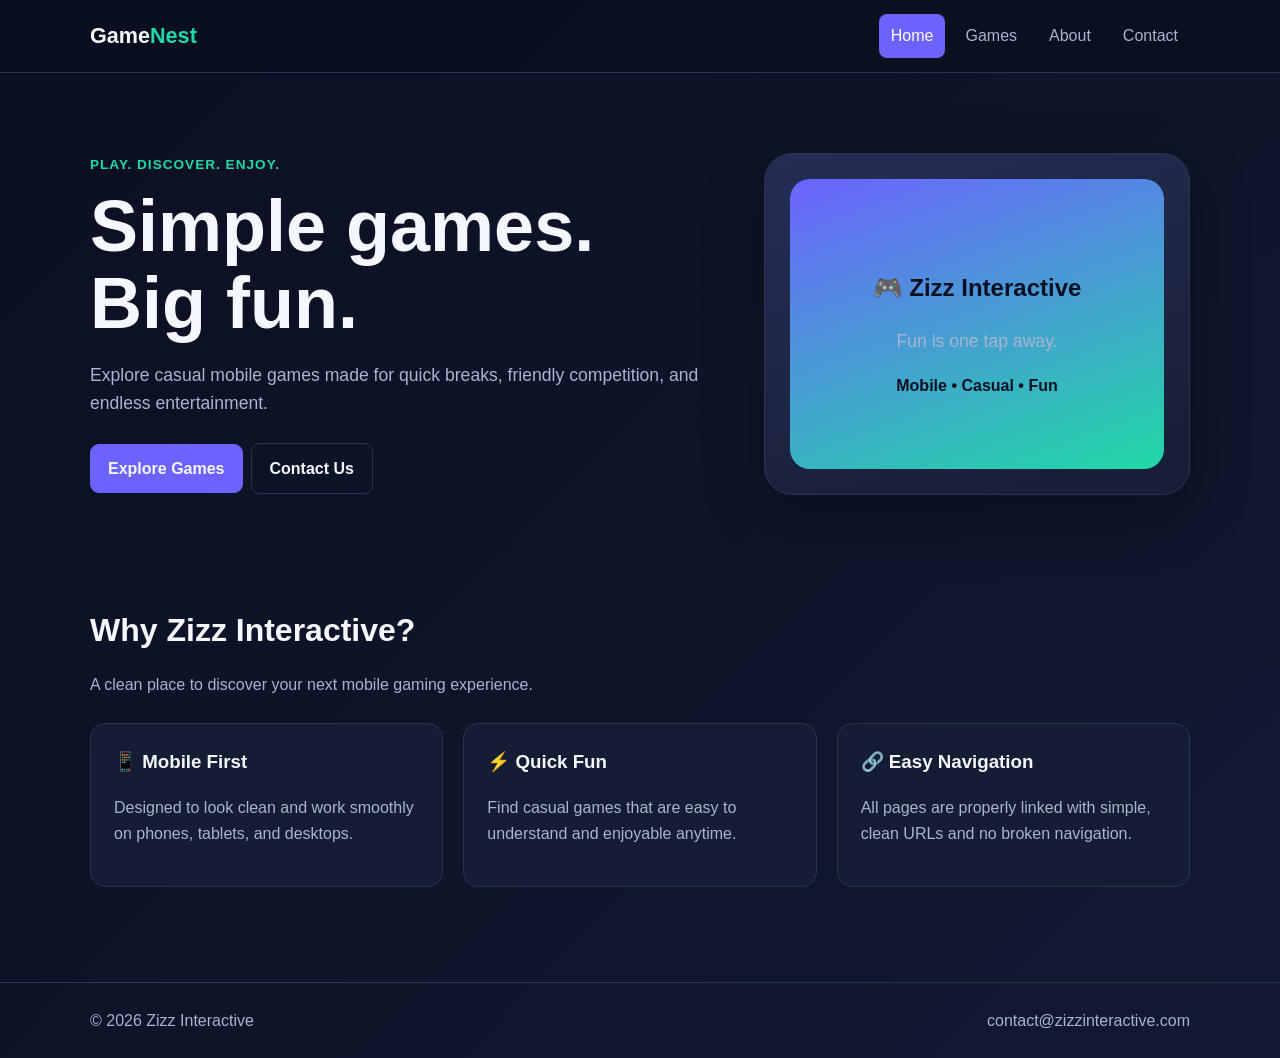
==== index.html @ 333e3eda "Add files via upload" ====
<!doctype html><html lang="en"><head><meta charset="UTF-8"><meta name="viewport" content="width=device-width,initial-scale=1.0"><meta name="description" content="Simple mobile games website"><title>Zizz Interactive | Mobile Games</title><link rel="stylesheet" href="styles.css"></head><body><header class="nav"><div class="container nav-inner"><a class="logo" href="index.html">Game<span>Nest</span></a><nav class="links"><a class="active" href="index.html">Home</a><a href="games.html">Games</a><a href="about.html">About</a><a href="contact.html">Contact</a></nav></div></header><main><section class="hero"><div class="container hero-grid"><div><div class="eyebrow">Play. Discover. Enjoy.</div><h1>Simple games.<br>Big fun.</h1><p>Explore casual mobile games made for quick breaks, friendly competition, and endless entertainment.</p><a class="btn" href="games.html">Explore Games</a><a class="btn secondary" href="contact.html">Contact Us</a></div><div class="phone"><div class="phone-screen"><div><h2>🎮 Zizz Interactive</h2><p>Fun is one tap away.</p><strong>Mobile • Casual • Fun</strong></div></div></div></div></section><section class="section"><div class="container"><h2>Why Zizz Interactive?</h2><p class="lead">A clean place to discover your next mobile gaming experience.</p><div class="cards"><article class="card"><h3>📱 Mobile First</h3><p>Designed to look clean and work smoothly on phones, tablets, and desktops.</p></article><article class="card"><h3>⚡ Quick Fun</h3><p>Find casual games that are easy to understand and enjoyable anytime.</p></article><article class="card"><h3>🔗 Easy Navigation</h3><p>All pages are properly linked with simple, clean URLs and no broken navigation.</p></article></div></div></section></main><footer class="footer"><div class="container footer-inner"><span>© 2026 Zizz Interactive</span><a href="mailto:contact@zizzinteractive.com">contact@zizzinteractive.com</a></div></footer></body></html>
---- styles.css ----
:root{--bg:#0b1020;--card:#151d35;--text:#f5f7ff;--muted:#aab3cf;--accent:#6c63ff;--accent2:#20d9a5;--border:#293453}*{box-sizing:border-box}html{scroll-behavior:smooth}body{margin:0;font-family:Arial,Helvetica,sans-serif;background:linear-gradient(135deg,#0b1020,#111a32);color:var(--text);line-height:1.6}a{color:inherit;text-decoration:none}.container{width:min(1100px,92%);margin:auto}.nav{position:sticky;top:0;z-index:10;background:rgba(11,16,32,.95);border-bottom:1px solid var(--border)}.nav-inner{display:flex;align-items:center;justify-content:space-between;gap:20px;min-height:72px}.logo{font-size:1.35rem;font-weight:800}.logo span{color:var(--accent2)}.links{display:flex;gap:8px;flex-wrap:wrap}.links a{padding:9px 12px;border-radius:8px;color:var(--muted)}.links a:hover,.links a.active{background:var(--accent);color:#fff}.hero{padding:80px 0 55px}.hero-grid{display:grid;grid-template-columns:1.2fr .8fr;gap:35px;align-items:center}.eyebrow{color:var(--accent2);font-weight:700;text-transform:uppercase;letter-spacing:1px;font-size:.85rem}.hero h1{font-size:clamp(2.2rem,6vw,4.5rem);line-height:1.08;margin:12px 0}.hero p{color:var(--muted);font-size:1.1rem;max-width:650px}.btn{display:inline-block;padding:12px 18px;border-radius:9px;background:var(--accent);font-weight:700;margin:8px 8px 0 0}.btn.secondary{background:transparent;border:1px solid var(--border)}.phone{background:linear-gradient(160deg,#242e55,#171d35);border:1px solid var(--border);border-radius:28px;padding:25px;box-shadow:0 20px 60px #0005}.phone-screen{border-radius:20px;background:linear-gradient(160deg,#6c63ff,#20d9a5);min-height:290px;display:grid;place-items:center;text-align:center;padding:25px;color:#081022}.section{padding:55px 0}.section h2{font-size:2rem;margin:0 0 10px}.lead{color:var(--muted)}.cards{display:grid;grid-template-columns:repeat(3,1fr);gap:20px;margin-top:25px}.card{background:var(--card);border:1px solid var(--border);border-radius:15px;padding:23px}.card h3{margin-top:0}.card p{color:var(--muted)}.tag{display:inline-block;font-size:.78rem;background:#273052;color:#dfe4ff;padding:4px 8px;border-radius:999px;margin-bottom:12px}.page-head{padding:65px 0 25px}.form{max-width:650px}.form input,.form textarea{width:100%;padding:13px;margin:8px 0 14px;border:1px solid var(--border);background:#0e1529;color:#fff;border-radius:8px}.form label{font-weight:700}.footer{border-top:1px solid var(--border);padding:25px 0;margin-top:40px;color:var(--muted)}.footer-inner{display:flex;justify-content:space-between;gap:15px;flex-wrap:wrap}@media(max-width:760px){.hero-grid{grid-template-columns:1fr}.cards{grid-template-columns:1fr}.nav-inner{align-items:flex-start;flex-direction:column;padding:14px 0}.links{gap:3px}.links a{padding:7px 9px}.hero{padding-top:45px}}
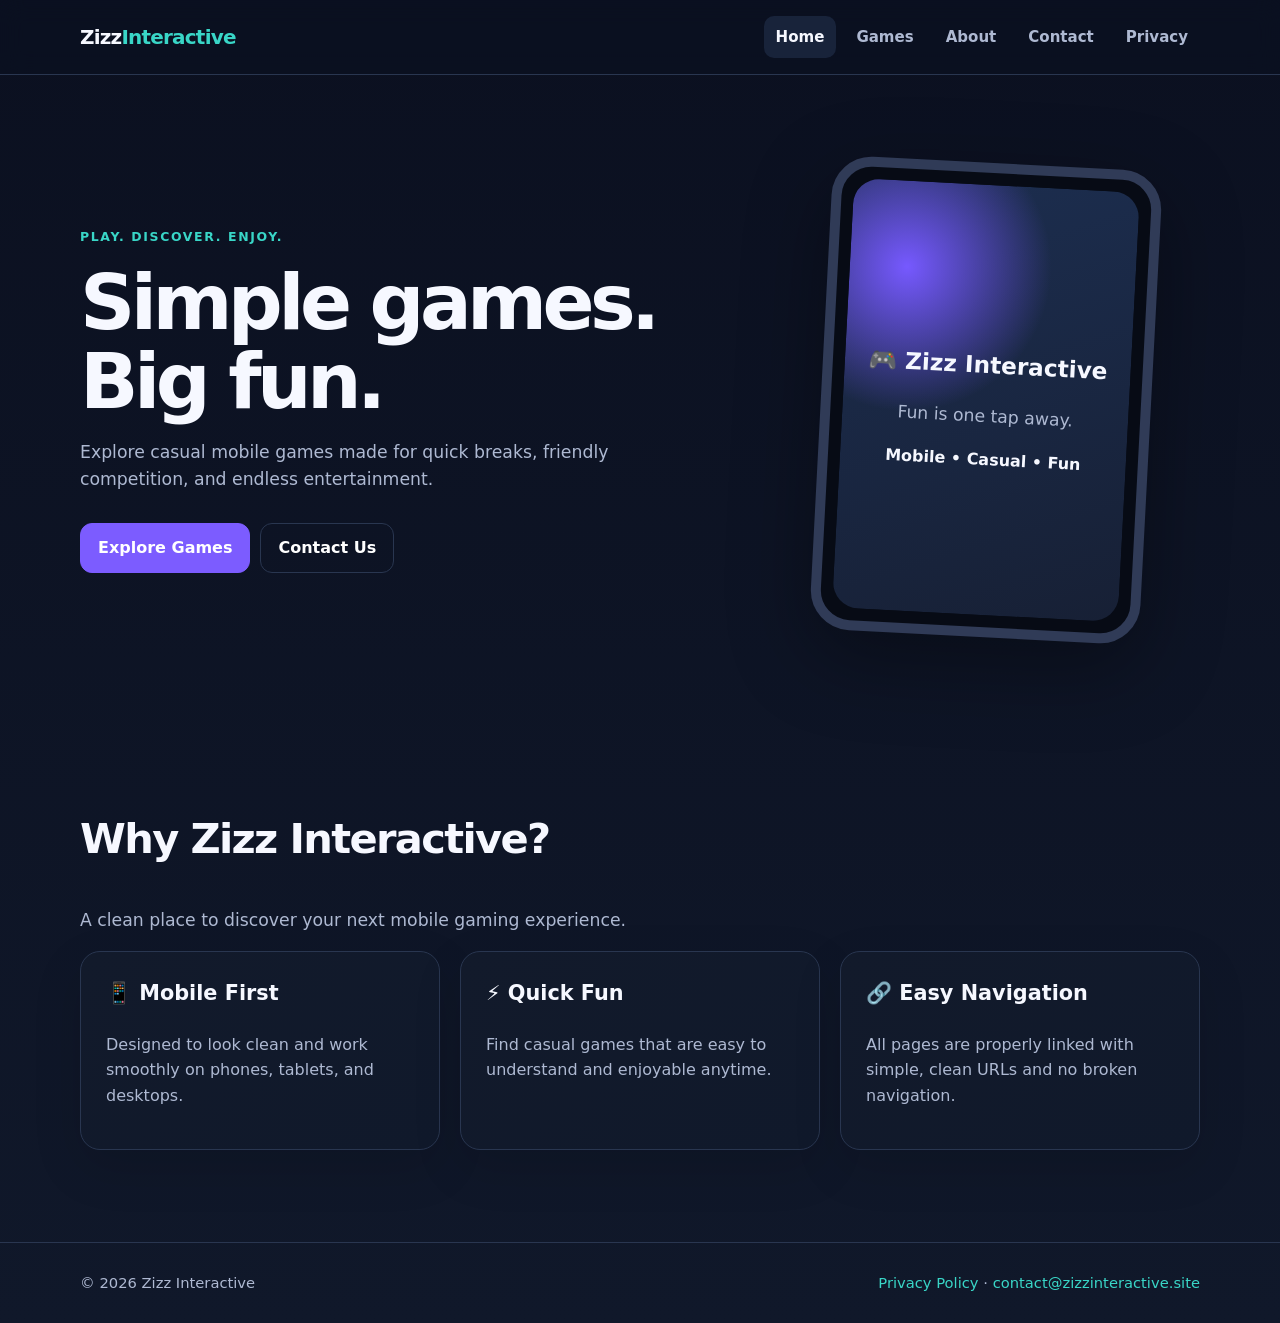
==== commit 54e6ca36: "Add files via upload" ====
--- a/index.html
+++ b/index.html
@@ -1 +1 @@
-<!doctype html><html lang="en"><head><meta charset="UTF-8"><meta name="viewport" content="width=device-width,initial-scale=1.0"><meta name="description" content="Simple mobile games website"><title>Zizz Interactive | Mobile Games</title><link rel="stylesheet" href="styles.css"></head><body><header class="nav"><div class="container nav-inner"><a class="logo" href="index.html">Game<span>Nest</span></a><nav class="links"><a class="active" href="index.html">Home</a><a href="games.html">Games</a><a href="about.html">About</a><a href="contact.html">Contact</a></nav></div></header><main><section class="hero"><div class="container hero-grid"><div><div class="eyebrow">Play. Discover. Enjoy.</div><h1>Simple games.<br>Big fun.</h1><p>Explore casual mobile games made for quick breaks, friendly competition, and endless entertainment.</p><a class="btn" href="games.html">Explore Games</a><a class="btn secondary" href="contact.html">Contact Us</a></div><div class="phone"><div class="phone-screen"><div><h2>🎮 Zizz Interactive</h2><p>Fun is one tap away.</p><strong>Mobile • Casual • Fun</strong></div></div></div></div></section><section class="section"><div class="container"><h2>Why Zizz Interactive?</h2><p class="lead">A clean place to discover your next mobile gaming experience.</p><div class="cards"><article class="card"><h3>📱 Mobile First</h3><p>Designed to look clean and work smoothly on phones, tablets, and desktops.</p></article><article class="card"><h3>⚡ Quick Fun</h3><p>Find casual games that are easy to understand and enjoyable anytime.</p></article><article class="card"><h3>🔗 Easy Navigation</h3><p>All pages are properly linked with simple, clean URLs and no broken navigation.</p></article></div></div></section></main><footer class="footer"><div class="container footer-inner"><span>© 2026 Zizz Interactive</span><a href="mailto:contact@zizzinteractive.com">contact@zizzinteractive.com</a></div></footer></body></html>
+<!doctype html><html lang="en"><head><meta charset="UTF-8"><meta name="viewport" content="width=device-width,initial-scale=1.0"><meta name="description" content="Simple mobile games website"><title>Zizz Interactive | Mobile Games</title><link rel="stylesheet" href="styles.css"></head><body><header class="nav"><div class="container nav-inner"><a class="logo" href="index.html">Zizz<span>Interactive</span></a><nav class="links"><a class="active" href="index.html">Home</a><a href="games.html">Games</a><a href="about.html">About</a><a href="contact.html">Contact</a><a href="privacy.html">Privacy</a></nav></div></header><main><section class="hero"><div class="container hero-grid"><div><div class="eyebrow">Play. Discover. Enjoy.</div><h1>Simple games.<br>Big fun.</h1><p>Explore casual mobile games made for quick breaks, friendly competition, and endless entertainment.</p><a class="btn" href="games.html">Explore Games</a><a class="btn secondary" href="contact.html">Contact Us</a></div><div class="phone"><div class="phone-screen"><div><h2>🎮 Zizz Interactive</h2><p>Fun is one tap away.</p><strong>Mobile • Casual • Fun</strong></div></div></div></div></section><section class="section"><div class="container"><h2>Why Zizz Interactive?</h2><p class="lead">A clean place to discover your next mobile gaming experience.</p><div class="cards"><article class="card"><h3>📱 Mobile First</h3><p>Designed to look clean and work smoothly on phones, tablets, and desktops.</p></article><article class="card"><h3>⚡ Quick Fun</h3><p>Find casual games that are easy to understand and enjoyable anytime.</p></article><article class="card"><h3>🔗 Easy Navigation</h3><p>All pages are properly linked with simple, clean URLs and no broken navigation.</p></article></div></div></section></main><footer class="footer"><div class="container footer-inner"><span>© 2026 Zizz Interactive</span><span><a href="privacy.html">Privacy Policy</a> · <a href="mailto:contact@zizzinteractive.site">contact@zizzinteractive.site</a></span></div></footer></body></html>
--- a/styles.css
+++ b/styles.css
@@ -1 +1 @@
-:root{--bg:#0b1020;--card:#151d35;--text:#f5f7ff;--muted:#aab3cf;--accent:#6c63ff;--accent2:#20d9a5;--border:#293453}*{box-sizing:border-box}html{scroll-behavior:smooth}body{margin:0;font-family:Arial,Helvetica,sans-serif;background:linear-gradient(135deg,#0b1020,#111a32);color:var(--text);line-height:1.6}a{color:inherit;text-decoration:none}.container{width:min(1100px,92%);margin:auto}.nav{position:sticky;top:0;z-index:10;background:rgba(11,16,32,.95);border-bottom:1px solid var(--border)}.nav-inner{display:flex;align-items:center;justify-content:space-between;gap:20px;min-height:72px}.logo{font-size:1.35rem;font-weight:800}.logo span{color:var(--accent2)}.links{display:flex;gap:8px;flex-wrap:wrap}.links a{padding:9px 12px;border-radius:8px;color:var(--muted)}.links a:hover,.links a.active{background:var(--accent);color:#fff}.hero{padding:80px 0 55px}.hero-grid{display:grid;grid-template-columns:1.2fr .8fr;gap:35px;align-items:center}.eyebrow{color:var(--accent2);font-weight:700;text-transform:uppercase;letter-spacing:1px;font-size:.85rem}.hero h1{font-size:clamp(2.2rem,6vw,4.5rem);line-height:1.08;margin:12px 0}.hero p{color:var(--muted);font-size:1.1rem;max-width:650px}.btn{display:inline-block;padding:12px 18px;border-radius:9px;background:var(--accent);font-weight:700;margin:8px 8px 0 0}.btn.secondary{background:transparent;border:1px solid var(--border)}.phone{background:linear-gradient(160deg,#242e55,#171d35);border:1px solid var(--border);border-radius:28px;padding:25px;box-shadow:0 20px 60px #0005}.phone-screen{border-radius:20px;background:linear-gradient(160deg,#6c63ff,#20d9a5);min-height:290px;display:grid;place-items:center;text-align:center;padding:25px;color:#081022}.section{padding:55px 0}.section h2{font-size:2rem;margin:0 0 10px}.lead{color:var(--muted)}.cards{display:grid;grid-template-columns:repeat(3,1fr);gap:20px;margin-top:25px}.card{background:var(--card);border:1px solid var(--border);border-radius:15px;padding:23px}.card h3{margin-top:0}.card p{color:var(--muted)}.tag{display:inline-block;font-size:.78rem;background:#273052;color:#dfe4ff;padding:4px 8px;border-radius:999px;margin-bottom:12px}.page-head{padding:65px 0 25px}.form{max-width:650px}.form input,.form textarea{width:100%;padding:13px;margin:8px 0 14px;border:1px solid var(--border);background:#0e1529;color:#fff;border-radius:8px}.form label{font-weight:700}.footer{border-top:1px solid var(--border);padding:25px 0;margin-top:40px;color:var(--muted)}.footer-inner{display:flex;justify-content:space-between;gap:15px;flex-wrap:wrap}@media(max-width:760px){.hero-grid{grid-template-columns:1fr}.cards{grid-template-columns:1fr}.nav-inner{align-items:flex-start;flex-direction:column;padding:14px 0}.links{gap:3px}.links a{padding:7px 9px}.hero{padding-top:45px}}
+:root{--bg:#0b1020;--surface:#121a2b;--surface2:#18233a;--text:#f6f8ff;--muted:#aeb9d2;--accent:#7c5cff;--accent2:#39d6c7;--border:#293650;--max:1120px}*{box-sizing:border-box}html{scroll-behavior:smooth}body{margin:0;font-family:Inter,system-ui,-apple-system,BlinkMacSystemFont,"Segoe UI",sans-serif;background:linear-gradient(180deg,#0b1020,#10182a);color:var(--text);line-height:1.6}a{color:inherit}.container{width:min(var(--max),calc(100% - 40px));margin:auto}.nav{position:sticky;top:0;z-index:10;background:rgba(11,16,32,.94);border-bottom:1px solid var(--border);backdrop-filter:blur(12px)}.nav-inner{min-height:74px;display:flex;align-items:center;justify-content:space-between;gap:24px}.logo{text-decoration:none;font-weight:900;font-size:1.25rem;letter-spacing:-.04em}.logo span{color:var(--accent2)}.links{display:flex;flex-wrap:wrap;justify-content:flex-end;gap:8px}.links a{padding:9px 12px;text-decoration:none;color:var(--muted);border-radius:10px;font-weight:700;font-size:.94rem}.links a:hover,.links a.active{background:var(--surface2);color:var(--text)}.hero{padding:88px 0 72px}.hero-grid{display:grid;grid-template-columns:1.2fr .8fr;align-items:center;gap:50px}.eyebrow{color:var(--accent2);font-weight:800;text-transform:uppercase;letter-spacing:.13em;font-size:.78rem}.hero h1,.page-head h1{font-size:clamp(2.6rem,6vw,5rem);line-height:1.03;letter-spacing:-.06em;margin:16px 0}.hero p,.lead{color:var(--muted);font-size:1.08rem;max-width:650px}.btn{display:inline-block;border:1px solid var(--accent);background:var(--accent);color:#fff;text-decoration:none;border-radius:12px;padding:11px 17px;font-weight:800;margin:12px 10px 0 0;cursor:pointer}.btn.secondary{background:transparent;border-color:var(--border)}.section{padding:62px 0}.section h2{font-size:clamp(1.8rem,4vw,2.6rem);letter-spacing:-.04em}.cards{display:grid;grid-template-columns:repeat(3,1fr);gap:20px}.card{background:linear-gradient(145deg,var(--surface),#10192b);border:1px solid var(--border);border-radius:20px;padding:25px;box-shadow:0 18px 50px rgba(0,0,0,.12)}.card h3{margin-top:0;font-size:1.3rem}.card p{color:var(--muted)}.tag{display:inline-block;color:var(--accent2);font-size:.78rem;font-weight:800;text-transform:uppercase;letter-spacing:.1em}.page-head{padding:68px 0 30px}.phone{max-width:330px;width:100%;margin:auto;padding:12px;border:10px solid #303b57;border-radius:40px;background:#070b15;box-shadow:0 25px 80px rgba(0,0,0,.35);transform:rotate(3deg)}.phone-screen{min-height:430px;border-radius:26px;padding:28px 20px;display:flex;align-items:center;justify-content:center;text-align:center;background:radial-gradient(circle at 20% 20%,#7659ff,transparent 35%),linear-gradient(160deg,#1c2e50,#172035)}.phone-screen h2{font-size:1.45rem}.form{max-width:760px}.form label{display:block;margin:16px 0 6px;font-weight:800}.form input,.form textarea{width:100%;border:1px solid var(--border);background:#0b1221;color:var(--text);border-radius:10px;padding:12px;font:inherit}.footer{border-top:1px solid var(--border);padding:28px 0;margin-top:30px}.footer-inner{display:flex;justify-content:space-between;gap:18px;flex-wrap:wrap;color:var(--muted);font-size:.92rem}.footer a{color:var(--accent2);text-decoration:none}.policy h2{margin-top:38px}.policy h3{margin-top:25px}.policy li{margin:8px 0;color:var(--muted)}.policy p{color:var(--muted)}.policy strong{color:var(--text)}@media(max-width:800px){.nav-inner{align-items:flex-start;flex-direction:column;padding:16px 0}.links{width:100%;justify-content:flex-start;overflow-x:auto;flex-wrap:nowrap;padding-bottom:4px}.links a{white-space:nowrap}.links::-webkit-scrollbar{height:4px}.hero{padding-top:52px}.hero-grid{grid-template-columns:1fr;gap:25px}.phone{transform:none}.cards{grid-template-columns:1fr}.container{width:min(var(--max),calc(100% - 28px))}}
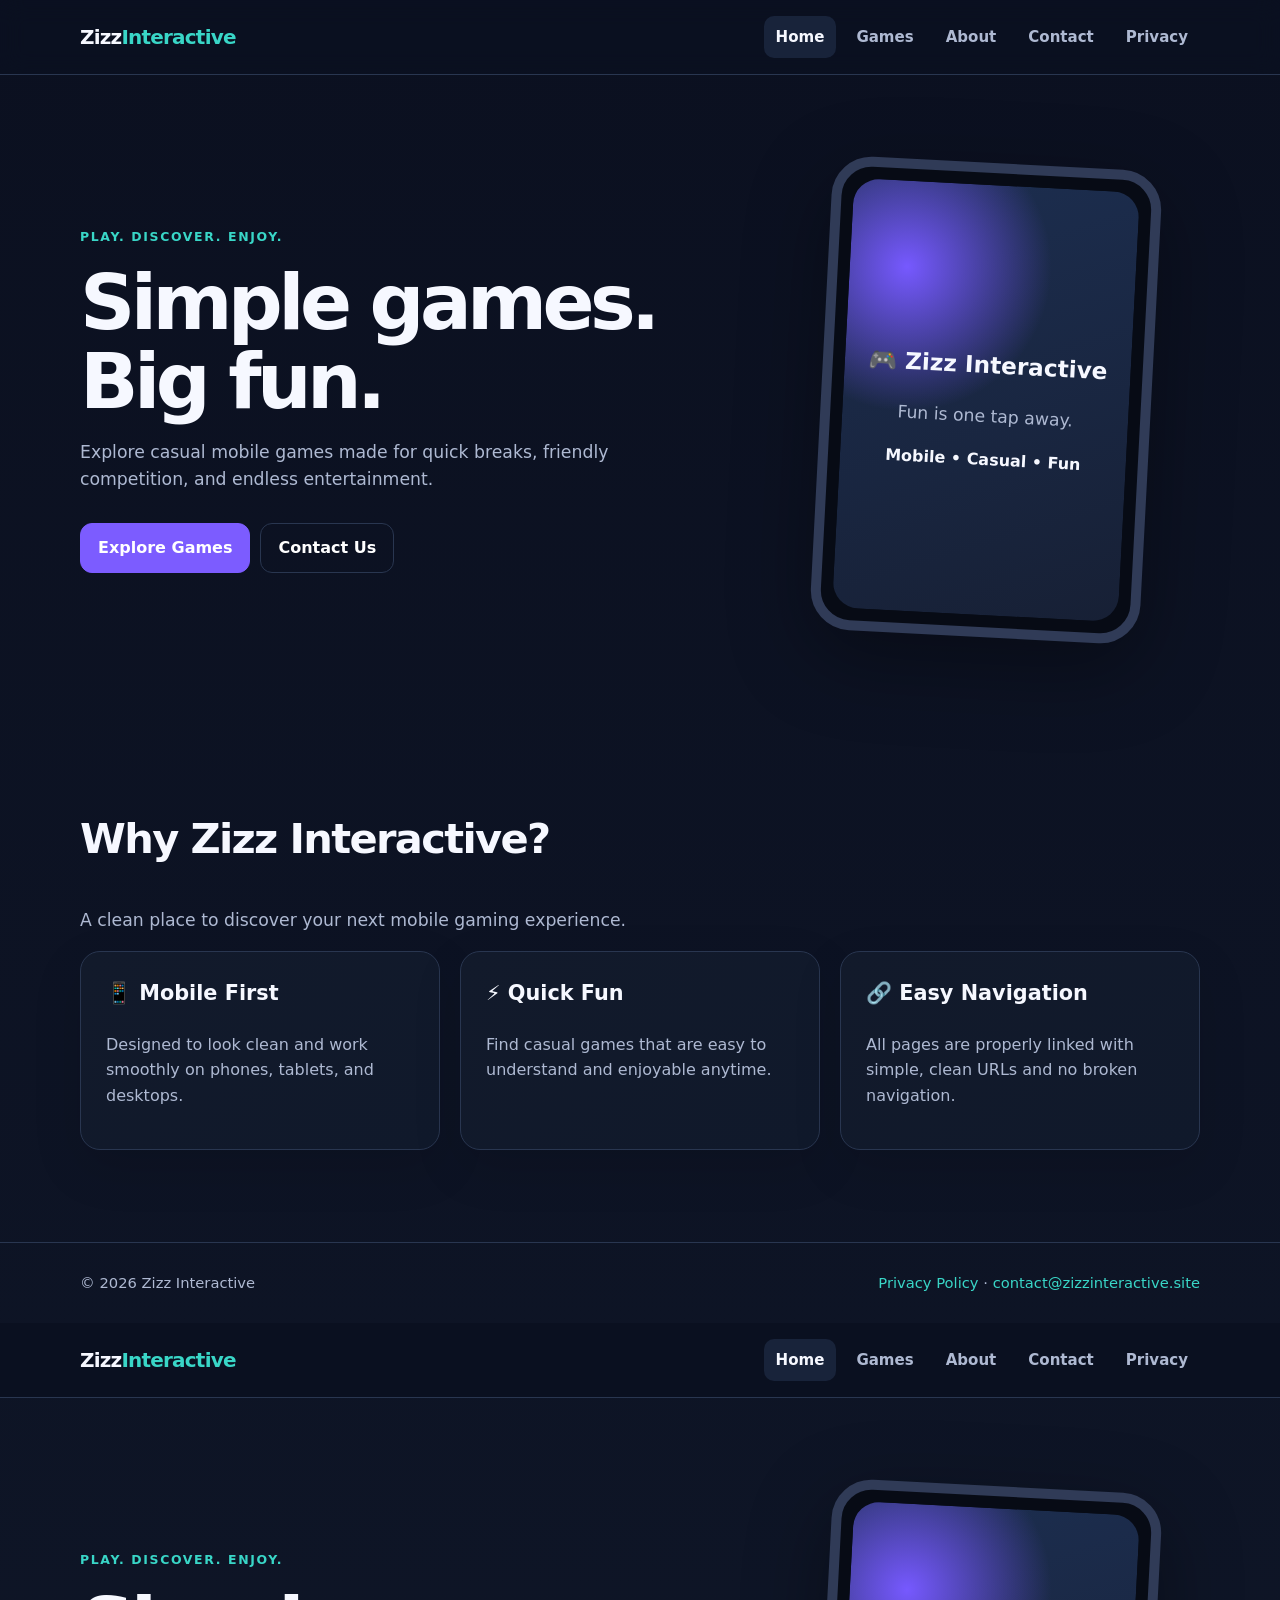
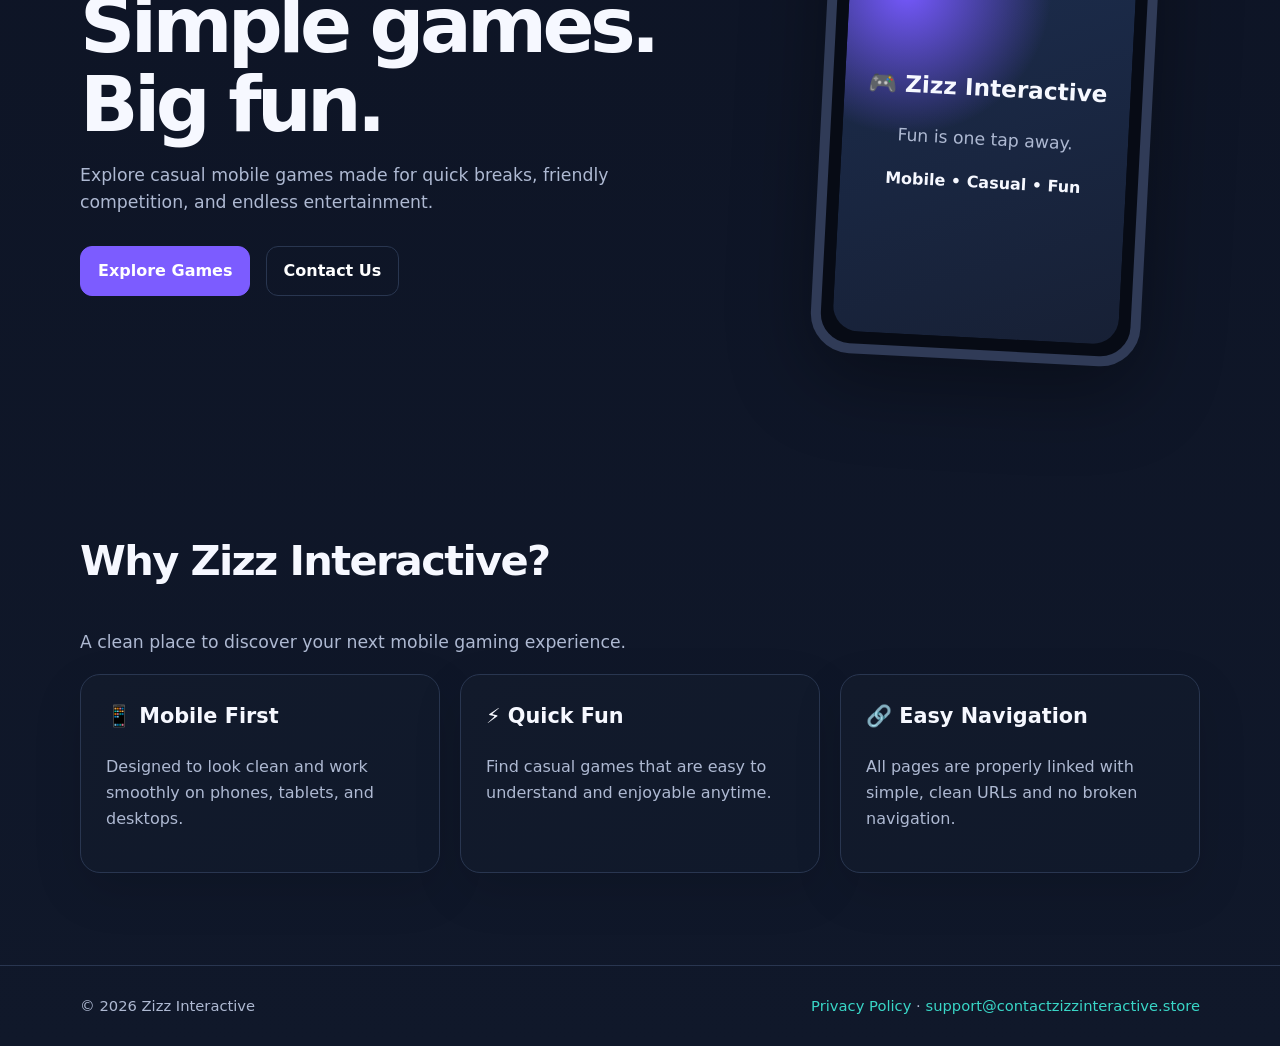
==== commit ce3a160f: "Update index.html" ====
--- a/index.html
+++ b/index.html
@@ -1 +1,126 @@
 <!doctype html><html lang="en"><head><meta charset="UTF-8"><meta name="viewport" content="width=device-width,initial-scale=1.0"><meta name="description" content="Simple mobile games website"><title>Zizz Interactive | Mobile Games</title><link rel="stylesheet" href="styles.css"></head><body><header class="nav"><div class="container nav-inner"><a class="logo" href="index.html">Zizz<span>Interactive</span></a><nav class="links"><a class="active" href="index.html">Home</a><a href="games.html">Games</a><a href="about.html">About</a><a href="contact.html">Contact</a><a href="privacy.html">Privacy</a></nav></div></header><main><section class="hero"><div class="container hero-grid"><div><div class="eyebrow">Play. Discover. Enjoy.</div><h1>Simple games.<br>Big fun.</h1><p>Explore casual mobile games made for quick breaks, friendly competition, and endless entertainment.</p><a class="btn" href="games.html">Explore Games</a><a class="btn secondary" href="contact.html">Contact Us</a></div><div class="phone"><div class="phone-screen"><div><h2>🎮 Zizz Interactive</h2><p>Fun is one tap away.</p><strong>Mobile • Casual • Fun</strong></div></div></div></div></section><section class="section"><div class="container"><h2>Why Zizz Interactive?</h2><p class="lead">A clean place to discover your next mobile gaming experience.</p><div class="cards"><article class="card"><h3>📱 Mobile First</h3><p>Designed to look clean and work smoothly on phones, tablets, and desktops.</p></article><article class="card"><h3>⚡ Quick Fun</h3><p>Find casual games that are easy to understand and enjoyable anytime.</p></article><article class="card"><h3>🔗 Easy Navigation</h3><p>All pages are properly linked with simple, clean URLs and no broken navigation.</p></article></div></div></section></main><footer class="footer"><div class="container footer-inner"><span>© 2026 Zizz Interactive</span><span><a href="privacy.html">Privacy Policy</a> · <a href="mailto:contact@zizzinteractive.site">contact@zizzinteractive.site</a></span></div></footer></body></html>
+<!doctype html>
+<html lang="en">
+<head>
+<meta charset="UTF-8">
+<meta name="viewport" content="width=device-width,initial-scale=1.0">
+<meta name="description" content="Simple mobile games website">
+<title>Zizz Interactive | Mobile Games</title>
+<link rel="stylesheet" href="styles.css">
+</head>
+
+<body>
+
+<header class="nav">
+<div class="container nav-inner">
+
+<a class="logo" href="index.html">
+Zizz<span>Interactive</span>
+</a>
+
+<nav class="links">
+<a class="active" href="index.html">Home</a>
+<a href="games.html">Games</a>
+<a href="about.html">About</a>
+<a href="contact.html">Contact</a>
+<a href="privacy.html">Privacy</a>
+</nav>
+
+</div>
+</header>
+
+<main>
+
+<section class="hero">
+<div class="container hero-grid">
+
+<div>
+
+<div class="eyebrow">Play. Discover. Enjoy.</div>
+
+<h1>
+Simple games.<br>
+Big fun.
+</h1>
+
+<p>
+Explore casual mobile games made for quick breaks, friendly competition, and endless entertainment.
+</p>
+
+<a class="btn" href="games.html">Explore Games</a>
+<a class="btn secondary" href="contact.html">Contact Us</a>
+
+</div>
+
+<div class="phone">
+<div class="phone-screen">
+<div>
+<h2>🎮 Zizz Interactive</h2>
+<p>Fun is one tap away.</p>
+<strong>Mobile • Casual • Fun</strong>
+</div>
+</div>
+</div>
+
+</div>
+</section>
+
+<section class="section">
+
+<div class="container">
+
+<h2>Why Zizz Interactive?</h2>
+
+<p class="lead">
+A clean place to discover your next mobile gaming experience.
+</p>
+
+<div class="cards">
+
+<article class="card">
+<h3>📱 Mobile First</h3>
+<p>
+Designed to look clean and work smoothly on phones, tablets, and desktops.
+</p>
+</article>
+
+<article class="card">
+<h3>⚡ Quick Fun</h3>
+<p>
+Find casual games that are easy to understand and enjoyable anytime.
+</p>
+</article>
+
+<article class="card">
+<h3>🔗 Easy Navigation</h3>
+<p>
+All pages are properly linked with simple, clean URLs and no broken navigation.
+</p>
+</article>
+
+</div>
+</div>
+
+</section>
+
+</main>
+
+<footer class="footer">
+
+<div class="container footer-inner">
+
+<span>© 2026 Zizz Interactive</span>
+
+<span>
+<a href="privacy.html">Privacy Policy</a> ·
+<a href="mailto:support@contactzizzinteractive.store">
+support@contactzizzinteractive.store
+</a>
+</span>
+
+</div>
+
+</footer>
+
+</body>
+</html>
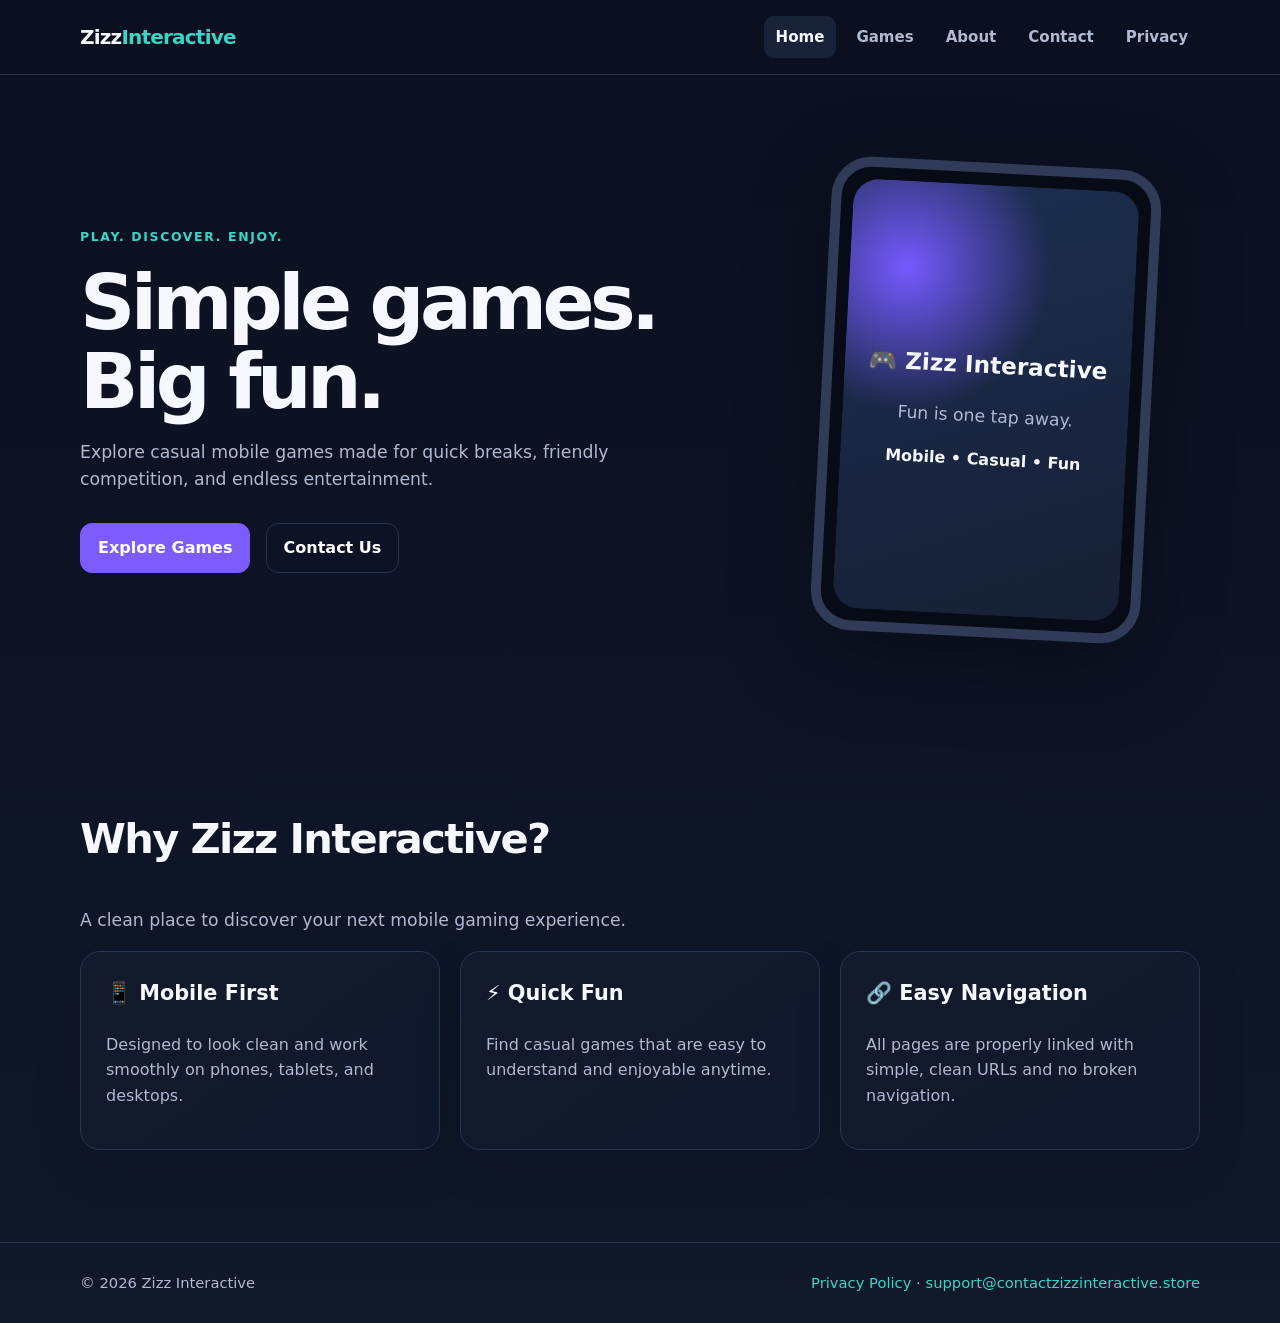
==== commit 277fbba6: "Update index.html" ====
--- a/index.html
+++ b/index.html
@@ -1,11 +1,14 @@
-<!doctype html><html lang="en"><head><meta charset="UTF-8"><meta name="viewport" content="width=device-width,initial-scale=1.0"><meta name="description" content="Simple mobile games website"><title>Zizz Interactive | Mobile Games</title><link rel="stylesheet" href="styles.css"></head><body><header class="nav"><div class="container nav-inner"><a class="logo" href="index.html">Zizz<span>Interactive</span></a><nav class="links"><a class="active" href="index.html">Home</a><a href="games.html">Games</a><a href="about.html">About</a><a href="contact.html">Contact</a><a href="privacy.html">Privacy</a></nav></div></header><main><section class="hero"><div class="container hero-grid"><div><div class="eyebrow">Play. Discover. Enjoy.</div><h1>Simple games.<br>Big fun.</h1><p>Explore casual mobile games made for quick breaks, friendly competition, and endless entertainment.</p><a class="btn" href="games.html">Explore Games</a><a class="btn secondary" href="contact.html">Contact Us</a></div><div class="phone"><div class="phone-screen"><div><h2>🎮 Zizz Interactive</h2><p>Fun is one tap away.</p><strong>Mobile • Casual • Fun</strong></div></div></div></div></section><section class="section"><div class="container"><h2>Why Zizz Interactive?</h2><p class="lead">A clean place to discover your next mobile gaming experience.</p><div class="cards"><article class="card"><h3>📱 Mobile First</h3><p>Designed to look clean and work smoothly on phones, tablets, and desktops.</p></article><article class="card"><h3>⚡ Quick Fun</h3><p>Find casual games that are easy to understand and enjoyable anytime.</p></article><article class="card"><h3>🔗 Easy Navigation</h3><p>All pages are properly linked with simple, clean URLs and no broken navigation.</p></article></div></div></section></main><footer class="footer"><div class="container footer-inner"><span>© 2026 Zizz Interactive</span><span><a href="privacy.html">Privacy Policy</a> · <a href="mailto:contact@zizzinteractive.site">contact@zizzinteractive.site</a></span></div></footer></body></html>
 <!doctype html>
 <html lang="en">
+
 <head>
 <meta charset="UTF-8">
 <meta name="viewport" content="width=device-width,initial-scale=1.0">
-<meta name="description" content="Simple mobile games website">
+
+<meta name="description" content="Zizz Interactive - Simple and fun mobile games">
+
 <title>Zizz Interactive | Mobile Games</title>
+
 <link rel="stylesheet" href="styles.css">
 </head>
 
@@ -29,14 +32,18 @@
 </div>
 </header>
 
+
 <main>
 
 <section class="hero">
+
 <div class="container hero-grid">
 
 <div>
 
-<div class="eyebrow">Play. Discover. Enjoy.</div>
+<div class="eyebrow">
+Play. Discover. Enjoy.
+</div>
 
 <h1>
 Simple games.<br>
@@ -47,75 +54,126 @@
 Explore casual mobile games made for quick breaks, friendly competition, and endless entertainment.
 </p>
 
-<a class="btn" href="games.html">Explore Games</a>
-<a class="btn secondary" href="contact.html">Contact Us</a>
+<a class="btn" href="games.html">
+Explore Games
+</a>
+
+<a class="btn secondary" href="contact.html">
+Contact Us
+</a>
 
 </div>
 
+
 <div class="phone">
+
 <div class="phone-screen">
+
 <div>
+
 <h2>🎮 Zizz Interactive</h2>
-<p>Fun is one tap away.</p>
-<strong>Mobile • Casual • Fun</strong>
-</div>
-</div>
+
+<p>
+Fun is one tap away.
+</p>
+
+<strong>
+Mobile • Casual • Fun
+</strong>
+
 </div>
 
 </div>
+
+</div>
+
+</div>
+
 </section>
+
 
 <section class="section">
 
 <div class="container">
 
-<h2>Why Zizz Interactive?</h2>
+<h2>
+Why Zizz Interactive?
+</h2>
 
 <p class="lead">
 A clean place to discover your next mobile gaming experience.
 </p>
 
+
 <div class="cards">
 
 <article class="card">
-<h3>📱 Mobile First</h3>
+
+<h3>
+📱 Mobile First
+</h3>
+
 <p>
 Designed to look clean and work smoothly on phones, tablets, and desktops.
 </p>
+
 </article>
 
+
 <article class="card">
-<h3>⚡ Quick Fun</h3>
+
+<h3>
+⚡ Quick Fun
+</h3>
+
 <p>
 Find casual games that are easy to understand and enjoyable anytime.
 </p>
+
 </article>
 
+
 <article class="card">
-<h3>🔗 Easy Navigation</h3>
+
+<h3>
+🔗 Easy Navigation
+</h3>
+
 <p>
 All pages are properly linked with simple, clean URLs and no broken navigation.
 </p>
+
 </article>
 
 </div>
+
 </div>
 
 </section>
 
 </main>
 
+
 <footer class="footer">
 
 <div class="container footer-inner">
 
-<span>© 2026 Zizz Interactive</span>
+<span>
+© 2026 Zizz Interactive
+</span>
 
 <span>
-<a href="privacy.html">Privacy Policy</a> ·
+
+<a href="privacy.html">
+Privacy Policy
+</a>
+
+·
+
 <a href="mailto:support@contactzizzinteractive.store">
 support@contactzizzinteractive.store
 </a>
+
 </span>
 
 </div>
